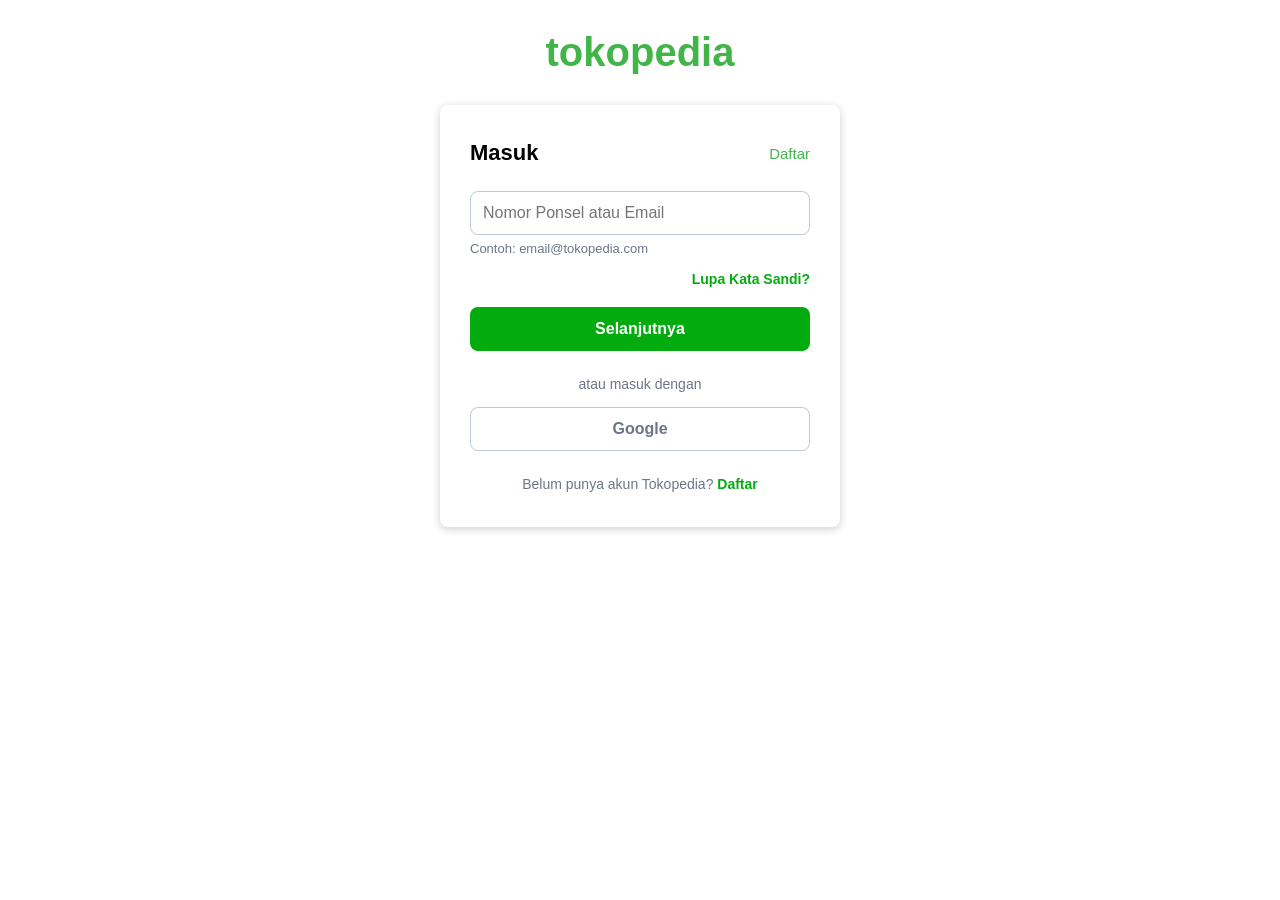
==== loginPage/loginPage.html @ a4764bcb "Tokped init" ====
<!DOCTYPE html>
<html lang="id">
<head>
  <meta charset="UTF-8">
  <meta name="viewport" content="width=device-width, initial-scale=1">
  <title>Masuk | Tokopedia</title>
  <link rel="stylesheet" href="login.css">
</head>
<body>
  <h1 class="logo">tokopedia</h1>

  <div class="card">
    <div class="head">
      <h2>Masuk</h2>
      <a href="#">Daftar</a>
    </div>

    <form>
      <input type="text" id="akun" placeholder="Nomor Ponsel atau Email">
      <p class="contoh">Contoh: email@tokopedia.com</p>

      <p class="lupa"><a href="#">Lupa Kata Sandi?</a></p>

      <button type="submit" class="btn-next">Selanjutnya</button>
    </form>

    <p class="atau">atau masuk dengan</p>
    <button type="button" class="btn-google">Google</button>

    <p class="bawah">Belum punya akun Tokopedia? <a href="#">Daftar</a></p>
  </div>
</body>
</html>
---- loginPage/login.css ----
* {
    margin: 0;
    padding: 0;
    box-sizing: border-box;
    font-family: sans-serif;
}

body {
    background-color: white;
    text-align: center;
    padding: 30px 20px;
}

.logo {
    color: #42B549;
    font-size: 40px;
    margin-bottom: 30px;
}

.card {
    width: 400px;
    max-width: 100%;
    margin: 0 auto;
    padding: 35px 30px;
    background-color: white;
    border-radius: 8px;
    box-shadow: 0 2px 8px rgba(0, 0, 0, 0.2);
    text-align: left;
}

.head {
    display: flex;
    justify-content: space-between;
    align-items: center;
    margin-bottom: 25px;
}

.head h2 {
    font-size: 22px;
    color: black;
}

.head a {
    color: #42B549;
    text-decoration: none;
    font-size: 15px;
}

input {
    width: 100%;
    padding: 12px;
    font-size: 16px;
    border: 1px solid #bfc9d9;
    border-radius: 8px;
}

input:focus {
    outline: none;
    border-color: #03ac0e;
}

.contoh {
    font-size: 13px;
    color: #6d7588;
    margin-top: 6px;
}

.lupa {
    text-align: right;
    margin: 15px 0 20px 0;
    font-size: 14px;
}

.lupa a {
    color: #03ac0e;
    text-decoration: none;
    font-weight: bold;
}

.btn-next {
    width: 100%;
    padding: 13px;
    font-size: 16px;
    font-weight: bold;
    color: #ffffff;
    background-color: #03ac0e;
    border: none;
    border-radius: 8px;
    cursor: pointer;
}

.btn-next:hover {
    background-color: #028a0b;
}

.atau {
    text-align: center;
    font-size: 14px;
    color: #6d7588;
    margin: 25px 0 15px 0;
}

.btn-google {
    width: 100%;
    padding: 12px;
    font-size: 16px;
    font-weight: bold;
    color: #6d7588;
    background-color: #ffffff;
    border: 1px solid #bfc9d9;
    border-radius: 8px;
    cursor: pointer;
}

.btn-google:hover {
    background-color: #f3f4f5;
}

.bawah {
    text-align: center;
    font-size: 14px;
    color: #6d7588;
    margin-top: 25px;
}

.bawah a {
    color: #03ac0e;
    text-decoration: none;
    font-weight: bold;
}
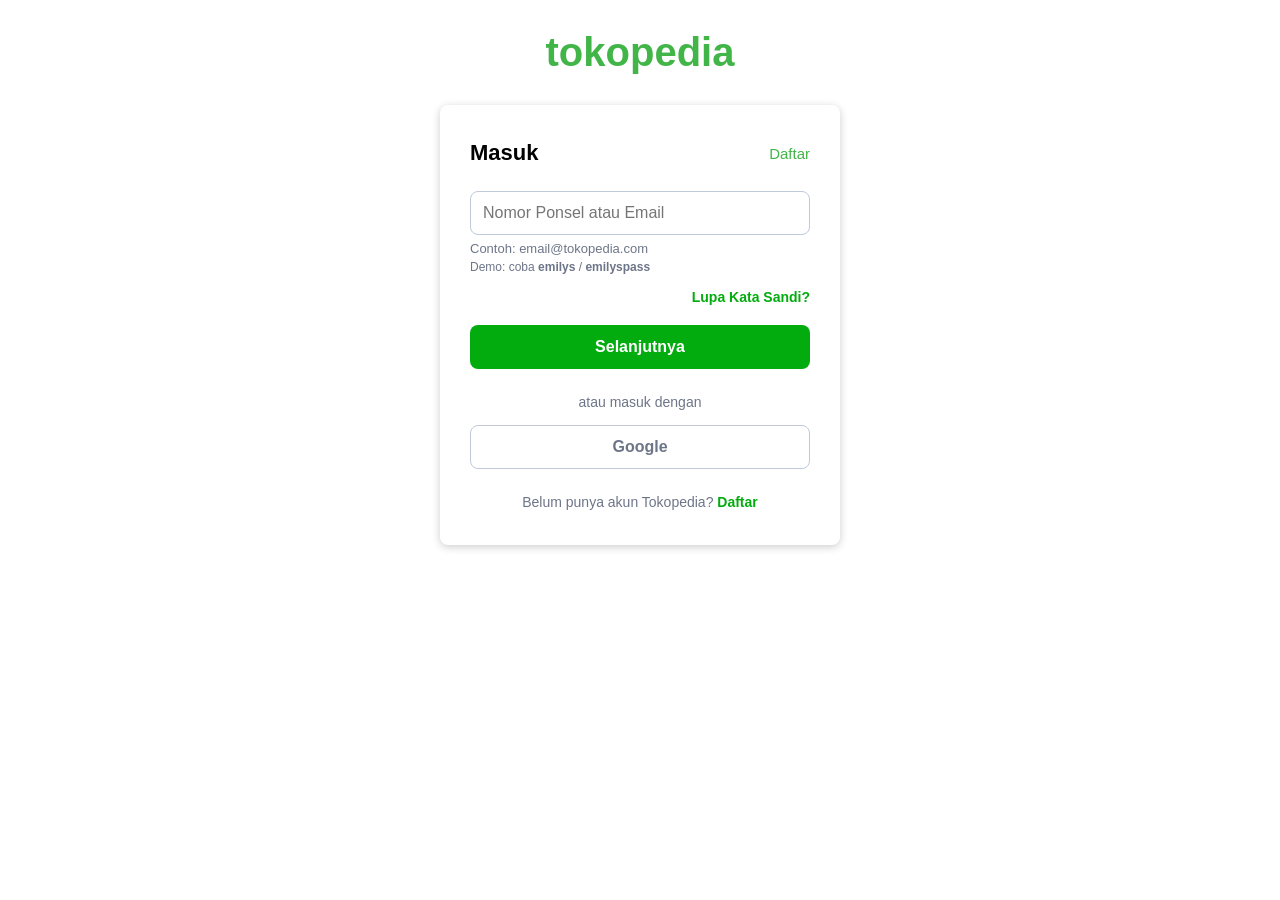
==== commit 6d80c23d: "Add javascript, jquery, ajax for login page" ====
--- a/loginPage/loginPage.html
+++ b/loginPage/loginPage.html
@@ -15,13 +15,34 @@
       <a href="#">Daftar</a>
     </div>
 
-    <form>
-      <input type="text" id="akun" placeholder="Nomor Ponsel atau Email">
-      <p class="contoh">Contoh: email@tokopedia.com</p>
+    <form id="formLogin" novalidate>
+      <!-- Langkah 1: akun -->
+      <div id="stepAkun">
+        <input type="text" id="akun" placeholder="Nomor Ponsel atau Email" autocomplete="username">
+        <p class="contoh">Contoh: email@tokopedia.com</p>
+        <p class="demo">Demo: coba <b>emilys</b> / <b>emilyspass</b></p>
+      </div>
+
+      <!-- Langkah 2: kata sandi (muncul setelah akun ditemukan) -->
+      <div id="stepPassword" style="display:none">
+        <div class="user-info">
+          <img id="avatar" src="" alt="">
+          <div>
+            <strong id="namaUser"></strong>
+            <a href="#" id="ganti">Bukan kamu?</a>
+          </div>
+        </div>
+        <div class="pass-wrap">
+          <input type="password" id="password" placeholder="Kata Sandi" autocomplete="current-password">
+          <button type="button" id="togglePass">Tampilkan</button>
+        </div>
+      </div>
+
+      <p id="pesan" class="pesan" style="display:none"></p>
 
       <p class="lupa"><a href="#">Lupa Kata Sandi?</a></p>
 
-      <button type="submit" class="btn-next">Selanjutnya</button>
+      <button type="submit" id="btnNext" class="btn-next">Selanjutnya</button>
     </form>
 
     <p class="atau">atau masuk dengan</p>
@@ -29,5 +50,8 @@
 
     <p class="bawah">Belum punya akun Tokopedia? <a href="#">Daftar</a></p>
   </div>
+
+  <script src="https://code.jquery.com/jquery-3.7.1.min.js"></script>
+  <script src="login.js"></script>
 </body>
-</html>+</html>
--- a/loginPage/login.css
+++ b/loginPage/login.css
@@ -128,3 +128,93 @@
     text-decoration: none;
     font-weight: bold;
 }
+
+/* ===== Tambahan untuk JavaScript / jQuery / AJAX ===== */
+input.invalid {
+    border-color: #e02020;
+}
+
+.demo {
+    font-size: 12px;
+    color: #6d7588;
+    margin-top: 4px;
+}
+
+.pesan {
+    font-size: 14px;
+    margin-top: 12px;
+    padding: 10px 12px;
+    border-radius: 8px;
+}
+
+.pesan.error {
+    color: #b3261e;
+    background-color: #fdecea;
+}
+
+.pesan.sukses {
+    color: #027a0b;
+    background-color: #e6f7e7;
+}
+
+.user-info {
+    display: flex;
+    align-items: center;
+    gap: 12px;
+    margin-bottom: 15px;
+}
+
+.user-info img {
+    width: 44px;
+    height: 44px;
+    border-radius: 50%;
+    background-color: #f3f4f5;
+}
+
+.user-info a {
+    display: block;
+    font-size: 13px;
+    color: #03ac0e;
+    text-decoration: none;
+}
+
+.pass-wrap {
+    position: relative;
+}
+
+.pass-wrap input {
+    padding-right: 100px;
+}
+
+.pass-wrap button {
+    position: absolute;
+    right: 10px;
+    top: 50%;
+    transform: translateY(-50%);
+    background: none;
+    border: none;
+    color: #03ac0e;
+    font-size: 13px;
+    font-weight: bold;
+    cursor: pointer;
+}
+
+.btn-next:disabled {
+    background-color: #9fd9a3;
+    cursor: not-allowed;
+}
+
+.spinner {
+    display: inline-block;
+    width: 14px;
+    height: 14px;
+    border: 2px solid #ffffff;
+    border-top-color: transparent;
+    border-radius: 50%;
+    vertical-align: -2px;
+    animation: putar 0.7s linear infinite;
+}
+
+@keyframes putar {
+    to { transform: rotate(360deg); }
+}
